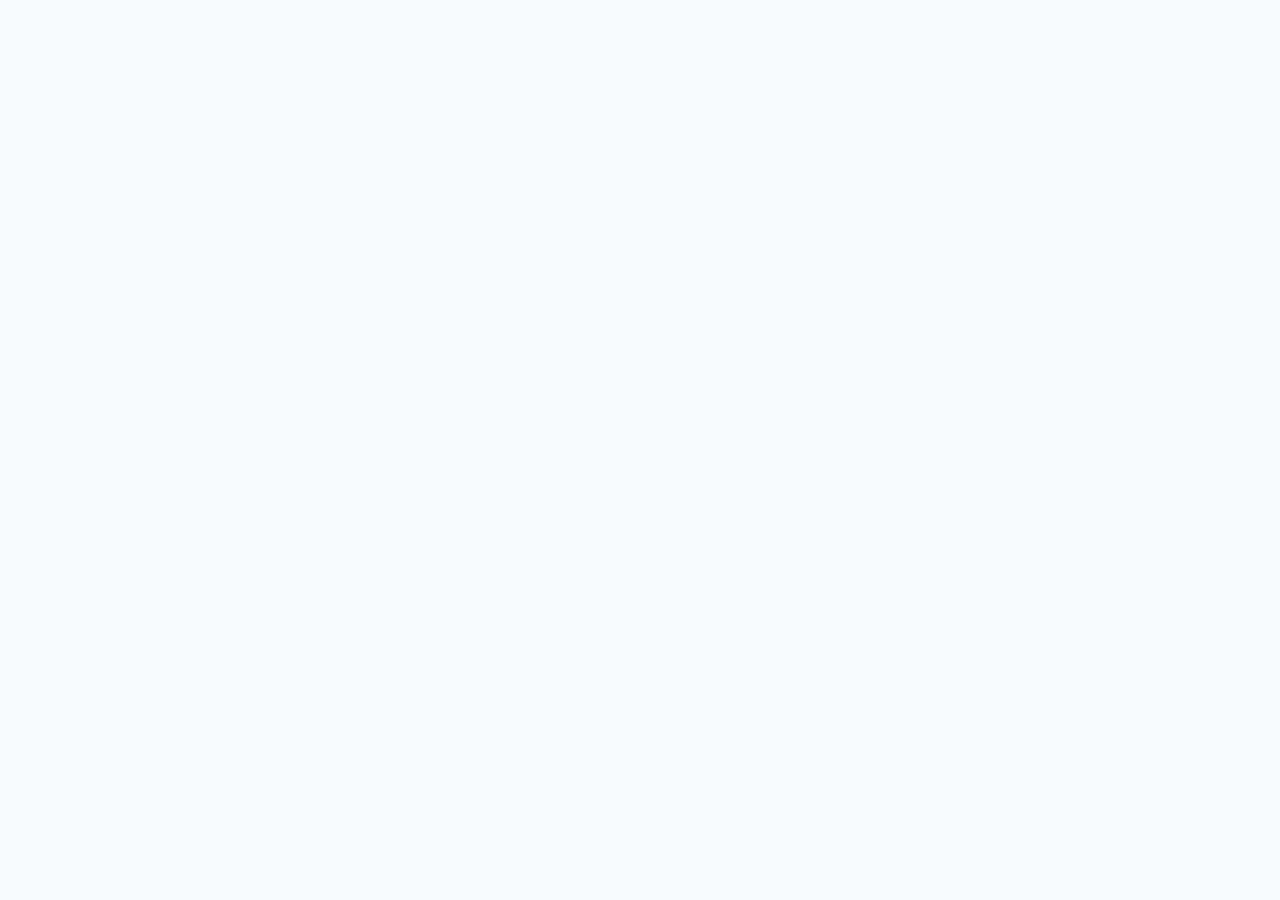
==== index.html @ 974efc4f "first commit" ====
<!DOCTYPE html>
<html lang="en">
<head>
  <meta charset="UTF-8" />
  <meta name="viewport" content="width=device-width, initial-scale=1.0"/>
  <title>GitHub Issues Tracker</title>
  <link rel="stylesheet" href="style.css" />
</head>
<body>
---- style.css ----
*, *::before, *::after {
  margin: 0; padding: 0; box-sizing: border-box;
}

body {
  font-family: -apple-system, BlinkMacSystemFont, "Segoe UI", Helvetica, Arial, sans-serif;
  font-size: 13px;
  background: #F8FAFC;
  color: #111827;
  min-height: 100vh;
}

body:not(.dashboard-body) {
  display: flex;
  align-items: center;
  justify-content: center;
}

.card {
  background: #ffffff;
  border: 1px solid #E4E4E7;
  border-radius: 8px;
  width: 340px;
  padding: 32px 28px 28px;
  display: flex;
  flex-direction: column;
  align-items: center;
}

.logo-wrap {
  width: 72px;
  height: 72px;
  border-radius: 50%;
  overflow: hidden;
  margin-bottom: 14px;
  border: 2px solid #E4E4E7;
  background: transparent;
  display: flex;
  align-items: center;
  justify-content: center;
}

.logo-wrap img {
  width: 100%;
  height: 100%;
  object-fit: cover;
  border-radius: 50%;
  display: block;
}

h1 {
  font-size: 18px;
  font-weight: 700;
  color: #111827;
  margin-bottom: 4px;
  text-align: center;
}

.subtitle {
  font-size: 13px;
  color: #6B7280;
  margin-bottom: 20px;
  text-align: center;
}

.error-box {
  display: none;
  width: 100%;
  background: #FEF2F2;
  border: 1px solid #FECACA;
  border-radius: 6px;
  padding: 8px 12px;
  font-size: 13px;
  color: #DC2626;
  margin-bottom: 12px;
  text-align: center;
}

.field {
  width: 100%;
  margin-bottom: 14px;
}

label {
  display: block;
  font-size: 13px;
  font-weight: 600;
  color: #374151;
  margin-bottom: 5px;
}

input[type="text"],
input[type="password"] {
  width: 100%;
  padding: 8px 10px;
  border: 1px solid #D1D5DB;
  border-radius: 6px;
  font-size: 13px;
  color: #111827;
  background: #fff;
  outline: none;
  transition: border-color 0.15s, box-shadow 0.15s;
}

input:focus {
  border-color: #4A00FF;
  box-shadow: 0 0 0 3px rgba(74,0,255,0.12);
}

input::placeholder { color: #9CA3AF; }

.hint {
  font-size: 11.5px;
  color: #4A00FF;
  margin-top: 4px;
  display: block;
}

.btn-signin {
  width: 100%;
  padding: 10px;
  background: #4A00FF;
  color: #fff;
  border: none;
  border-radius: 6px;
  font-size: 14px;
  font-weight: 600;
  cursor: pointer;
  margin-top: 4px;
  margin-bottom: 16px;
  transition: background 0.15s;
}

.btn-signin:hover { background: #3800cc; }

.or-row {
  width: 100%;
  display: flex;
  align-items: center;
  gap: 10px;
  margin-bottom: 16px;
}

.or-line { flex: 1; height: 1px; background: #E4E4E7; }
.or-text { font-size: 12px; color: #9CA3AF; white-space: nowrap; }

.demo-box {
  width: 100%;
  background: #F9FAFB;
  border: 1px dashed #D1D5DB;
  border-radius: 6px;
  padding: 12px 16px;
  text-align: center;
}

.demo-title { font-size: 12px; color: #9CA3AF; margin-bottom: 6px; }
.demo-box p { font-size: 13px; color: #374151; line-height: 1.7; }
.demo-box strong { color: #111827; }

/* ─── NAVBAR ─────────────────────────────────────── */

.navbar {
  background: #fff;
  border-bottom: 1px solid #E4E4E7;
  height: 56px;
  display: flex;
  align-items: center;
  justify-content: space-between;
  padding: 0 32px;
  position: sticky;
  top: 0;
  z-index: 50;
}

.nav-left { display: flex; align-items: center; gap: 10px; }
.nav-brand { font-size: 15px; font-weight: 700; color: #111827; }
.nav-logo { width: 28px; height: 28px; border-radius: 50%; object-fit: cover; display: block; }
.nav-right { display: flex; align-items: center; gap: 12px; }

/* ── FIX 1: Search icon overlap ── */
.search-wrap {
  position: relative;
  display: flex;
  align-items: center;
}

.search-wrap svg {
  position: absolute;
  left: 10px;
  pointer-events: none;
  z-index: 1;
}

.search-input {
  padding: 7px 12px 7px 34px; /* ← increased from 30px to 34px — icon no longer overlaps */
  border: 1px solid #D1D5DB;
  border-radius: 6px;
  font-size: 13px;
  color: #374151;
  background: #F9FAFB;
  width: 220px;
  outline: none;
  transition: border 0.15s, box-shadow 0.15s, width 0.2s;
}

.search-input::placeholder { color: #9CA3AF; }

.search-input:focus {
  border-color: #4A00FF;
  box-shadow: 0 0 0 3px rgba(74,0,255,0.10);
  background: #fff;
  width: 270px;
}

.btn-new {
  background: #4A00FF;
  color: #fff;
  border: none;
  border-radius: 6px;
  padding: 8px 16px;
  font-size: 13px;
  font-weight: 600;
  cursor: pointer;
  white-space: nowrap;
  transition: background 0.15s;
}

.btn-new:hover { background: #3800cc; }

/* ─── MAIN ───────────────────────────────────────── */

.main { max-width: 1200px; margin: 0 auto; padding: 28px 24px 60px; }

.tabs {
  display: inline-flex;
  background: #F3F4F6;
  border: 1px solid #E4E4E7;
  border-radius: 8px;
  padding: 4px;
  gap: 2px;
  margin-bottom: 24px;
}

.tab {
  padding: 6px 22px;
  border: none;
  border-radius: 6px;
  font-size: 13px;
  font-weight: 500;
  cursor: pointer;
  background: transparent;
  color: #6B7280;
  transition: all 0.15s;
}

.tab:hover { background: #E9EBEE; color: #111827; }
.tab.active { background: #4A00FF; color: #fff; }

/* ─── SUMMARY BAR ────────────────────────────────── */

.summary-bar {
  background: #fff;
  border: 1px solid #E4E4E7;
  border-radius: 8px;
  padding: 16px 20px;
  display: flex;
  align-items: center;
  justify-content: space-between;
  margin-bottom: 20px;
}

.summary-left { display: flex; align-items: center; gap: 14px; }

.summary-icon {
  width: 40px; height: 40px;
  border-radius: 50%;
  overflow: hidden;
  flex-shrink: 0;
  display: flex;
  align-items: center;
  justify-content: center;
  background: #EEF2FF;
}

.summary-icon img { width: 100%; height: 100%; object-fit: cover; border-radius: 50%; }
.summary-num { font-size: 16px; font-weight: 700; color: #111827; }
.summary-sub { font-size: 12px; color: #6B7280; margin-top: 2px; }

.legend { display: flex; align-items: center; gap: 16px; font-size: 13px; color: #374151; }
.legend-item { display: flex; align-items: center; gap: 6px; }
.legend-item img { width: 18px; height: 18px; object-fit: contain; display: block; flex-shrink: 0; }

/* ─── SPINNER ────────────────────────────────────── */

.spinner-wrap { display: flex; justify-content: center; padding: 80px 0; }
.spinner {
  width: 36px; height: 36px;
  border: 3px solid #E4E4E7;
  border-top-color: #4A00FF;
  border-radius: 50%;
  animation: spin 0.65s linear infinite;
}
@keyframes spin { to { transform: rotate(360deg); } }

/* ─── GRID ───────────────────────────────────────── */

.grid { display: grid; grid-template-columns: repeat(4, 1fr); gap: 16px; }

/* ─── CARDS ──────────────────────────────────────── */

.card {
  background: #fff;
  border: 1px solid #E4E4E7;
  border-radius: 8px;
  overflow: hidden;
  cursor: pointer;
  display: flex;
  flex-direction: column;
  transition: box-shadow 0.15s, transform 0.15s;
}

.card:hover { box-shadow: 0 4px 18px rgba(0,0,0,0.10); transform: translateY(-2px); }
.card.open   { border-top: 3px solid #00A96E; }
.card.closed { border-top: 3px solid #4A00FF; }

.card-body { padding: 14px 14px 10px; flex: 1; display: flex; flex-direction: column; }

.card-top {
  display: flex;
  align-items: center;
  justify-content: space-between;
  margin-bottom: 9px;
}

/* ── FIX 2: Badge is now image-only, no text ── */
.badge-status {
  display: inline-flex;
  align-items: center;
  justify-content: center;
  padding: 3px;
  border-radius: 20px;
  line-height: 1;
}

.badge-status img {
  width: 22px;
  height: 22px;
  object-fit: contain;
  display: block;
  flex-shrink: 0;
}


.badge-status.open   { background: #DCFCE7; }
.badge-status.closed { background: #EDE9FE; }

.badge-pri { font-size: 11px; font-weight: 600; padding: 3px 9px; border-radius: 20px; }
.pri-high   { background: #FEE2E2; color: #DC2626; }
.pri-medium { background: #FEF9C3; color: #92400E; }
.pri-low    { background: #F3F4F6; color: #6B7280; }

.card-title {
  font-size: 13px; font-weight: 700; color: #111827;
  line-height: 1.4; margin-bottom: 6px;
  display: -webkit-box; -webkit-line-clamp: 2; -webkit-box-orient: vertical; overflow: hidden;
}

.card-desc {
  font-size: 12px; color: #6B7280; line-height: 1.5; flex: 1;
  display: -webkit-box; -webkit-line-clamp: 2; -webkit-box-orient: vertical;
  overflow: hidden; margin-bottom: 10px;
}

.card-labels { display: flex; flex-wrap: wrap; gap: 4px; margin-bottom: 10px; }

.label-tag {
  font-size: 11px; font-weight: 500; padding: 2px 8px;
  border-radius: 20px; border: 1px solid transparent;
}

.lbl-bug           { background: #FEE2E2; color: #DC2626; border-color: #FECACA; }
.lbl-enhancement   { background: #DBEAFE; color: #1D4ED8; border-color: #BFDBFE; }
.lbl-help-wanted   { background: #DCFCE7; color: #15803D; border-color: #BBF7D0; }
.lbl-documentation { background: #FEF9C3; color: #92400E; border-color: #FDE68A; }
.lbl-default       { background: #F3F4F6; color: #374151; border-color: #E5E7EB; }

.card-foot {
  padding: 8px 14px 12px;
  border-top: 1px solid #F3F4F6;
  font-size: 11px; color: #6B7280;
  display: flex; flex-direction: column; gap: 2px;
}

.card-author { font-weight: 600; color: #374151; }
.empty { text-align: center; padding: 80px 0; font-size: 15px; color: #9CA3AF; }

/* ─── MODAL ──────────────────────────────────────── */

.overlay {
  display: none; position: fixed; inset: 0;
  background: rgba(17,24,39,0.45); z-index: 200;
  align-items: center; justify-content: center; padding: 20px;
}

.overlay.show { display: flex; }

.modal {
  background: #fff; border-radius: 10px; width: 100%;
  max-width: 460px; max-height: 90vh; overflow-y: auto; padding: 24px;
  box-shadow: 0 12px 40px rgba(0,0,0,0.18); animation: pop 0.18s ease;
}

@keyframes pop {
  from { opacity: 0; transform: scale(0.95) translateY(12px); }
  to   { opacity: 1; transform: scale(1) translateY(0); }
}

.modal-header-row { display: flex; align-items: center; gap: 8px; flex-wrap: wrap; margin-bottom: 10px; }
.modal-author-date { font-size: 12px; color: #6B7280; }

.modal-title { font-size: 19px; font-weight: 700; color: #111827; line-height: 1.4; margin-bottom: 12px; }
.modal-labels { display: flex; flex-wrap: wrap; gap: 5px; margin-bottom: 14px; }

.modal-desc {
  font-size: 14px; color: #374151; line-height: 1.75;
  border-top: 1px solid #F3F4F6; padding-top: 14px; margin-bottom: 16px;
}

.modal-meta {
  display: grid; grid-template-columns: 1fr 1fr; gap: 16px;
  border-top: 1px solid #F3F4F6; padding-top: 14px; margin-bottom: 16px;
}

.meta-label {
  font-size: 11px; font-weight: 700; text-transform: uppercase;
  letter-spacing: 0.06em; color: #9CA3AF; margin-bottom: 4px;
}

.meta-val { font-size: 14px; font-weight: 600; color: #111827; }
.modal-pri-badge { display: inline-block; font-size: 12px; font-weight: 700; padding: 3px 10px; border-radius: 20px; }
.modal-footer { display: flex; justify-content: flex-end; border-top: 1px solid #F3F4F6; padding-top: 14px; }

.btn-close {
  background: #4A00FF; color: #fff; border: none; border-radius: 6px;
  padding: 9px 24px; font-size: 14px; font-weight: 600; cursor: pointer; transition: background 0.15s;
}

.btn-close:hover { background: #3800cc; }

/* ─── MODAL BADGE with text ──────────────────────── */
.modal-badge-status {
  display: inline-flex;
  align-items: center;
  gap: 5px;
  font-size: 11px;
  font-weight: 600;
  padding: 3px 9px 3px 5px;
  border-radius: 20px;
}

.modal-badge-status img { width: 14px; height: 14px; object-fit: contain; }
.modal-badge-status.open   { background: #DCFCE7; color: #15803D; }
.modal-badge-status.closed { background: #EDE9FE; color: #6D28D9; }

/* ─── RESPONSIVE ─────────────────────────────────── */

@media (max-width: 1050px) { .grid { grid-template-columns: repeat(3, 1fr); } }
@media (max-width: 720px)  { .grid { grid-template-columns: repeat(2, 1fr); } }
@media (max-width: 480px)  {
  .grid { grid-template-columns: 1fr; }
  .navbar { padding: 0 16px; }
  .nav-brand { font-size: 13px; }
  .search-input { width: 130px; }
  .main { padding: 16px 12px 40px; }
}
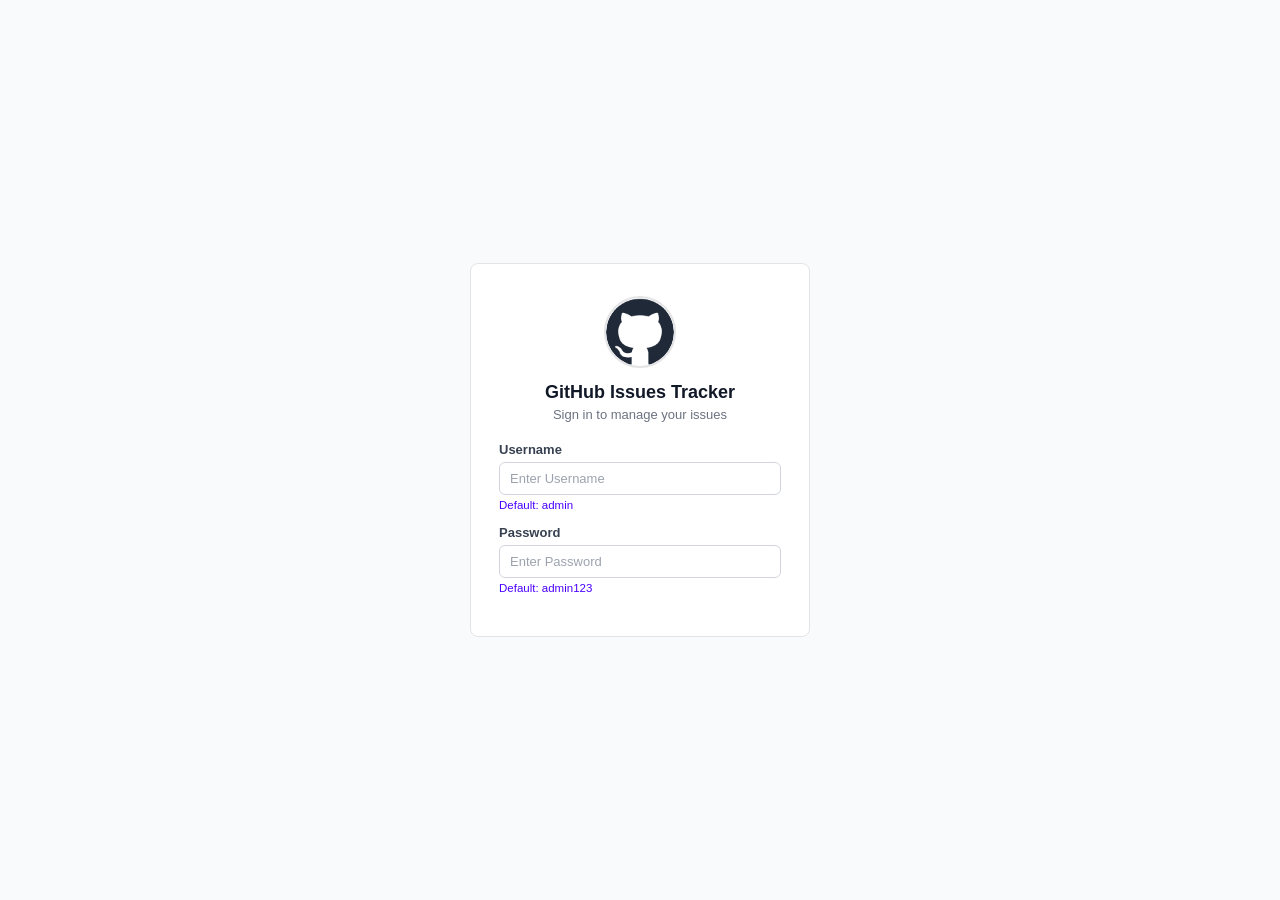
==== commit 5a5f66f9: "adding the log in page" ====
--- a/index.html
+++ b/index.html
@@ -6,4 +6,22 @@
   <title>GitHub Issues Tracker</title>
   <link rel="stylesheet" href="style.css" />
 </head>
-<body>+<body>
+
+<div class="card">
+  <div class="logo-wrap">
+    <img src="assets/github-logo.png" alt="GitHub Logo" />
+  </div>
+  <h1>GitHub Issues Tracker</h1>
+  <p class="subtitle">Sign in to manage your issues</p>
+  <div class="error-box" id="error-box">Invalid username or password</div>
+  <div class="field">
+    <label for="username">Username</label>
+    <input type="text" id="username" placeholder="Enter Username" autocomplete="off"/>
+    <span class="hint">Default: admin</span>
+  </div>
+  <div class="field">
+    <label for="password">Password</label>
+    <input type="password" id="password" placeholder="Enter Password"/>
+    <span class="hint">Default: admin123</span>
+  </div>
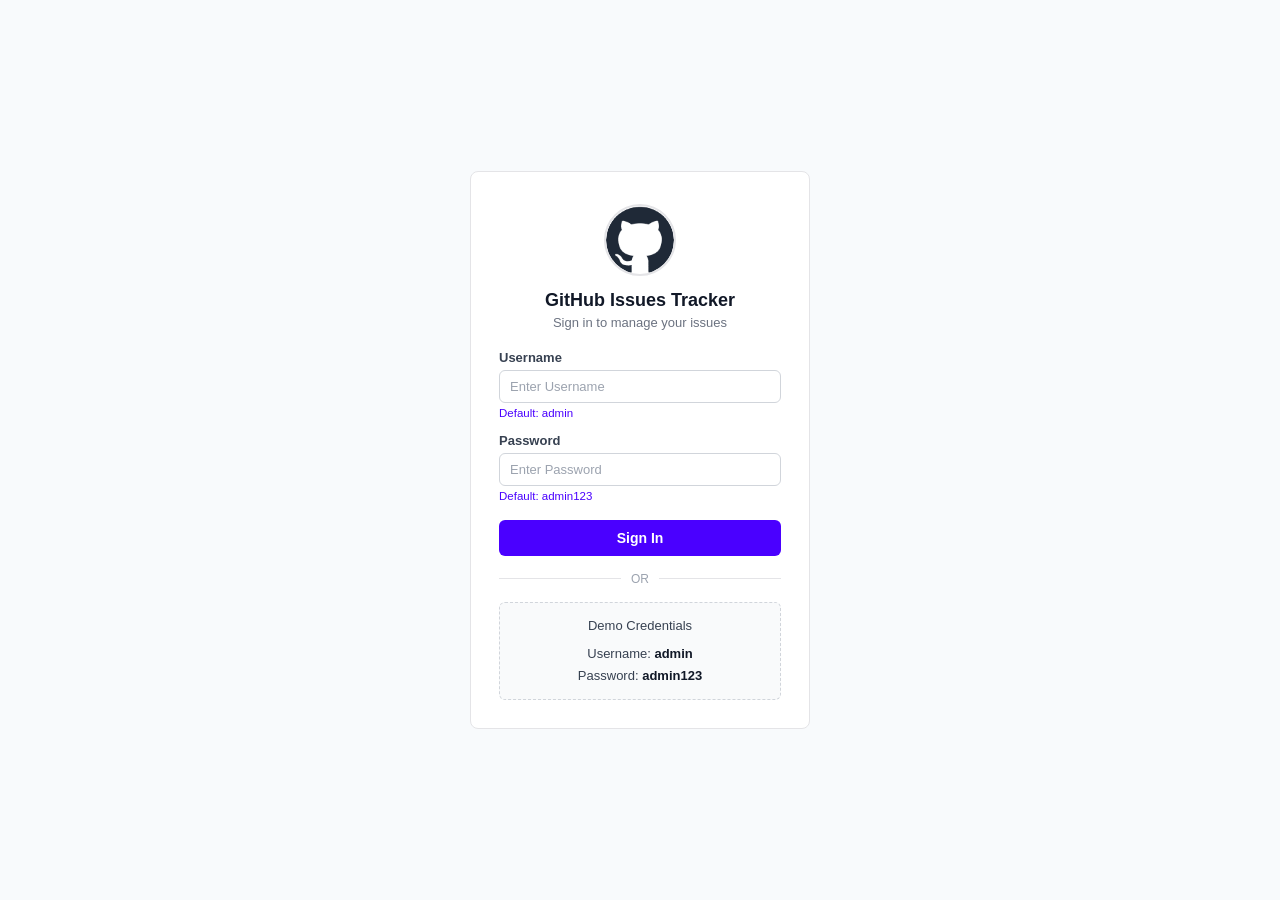
==== commit 215bc7fd: "adding log in button and others" ====
--- a/index.html
+++ b/index.html
@@ -24,4 +24,19 @@
     <label for="password">Password</label>
     <input type="password" id="password" placeholder="Enter Password"/>
     <span class="hint">Default: admin123</span>
-  </div>+  </div>
+  <button class="btn-signin" onclick="doLogin()">Sign In</button>
+  <div class="or-row">
+    <div class="or-line"></div>
+    <span class="or-text">OR</span>
+    <div class="or-line"></div>
+  </div>
+  <div class="demo-box">
+    <p class="demo-title">Demo Credentials</p>
+    <p>Username: <strong>admin</strong></p>
+    <p>Password: <strong>admin123</strong></p>
+  </div>
+</div>
+<script src="script.js"></script>
+</body>
+</html>
